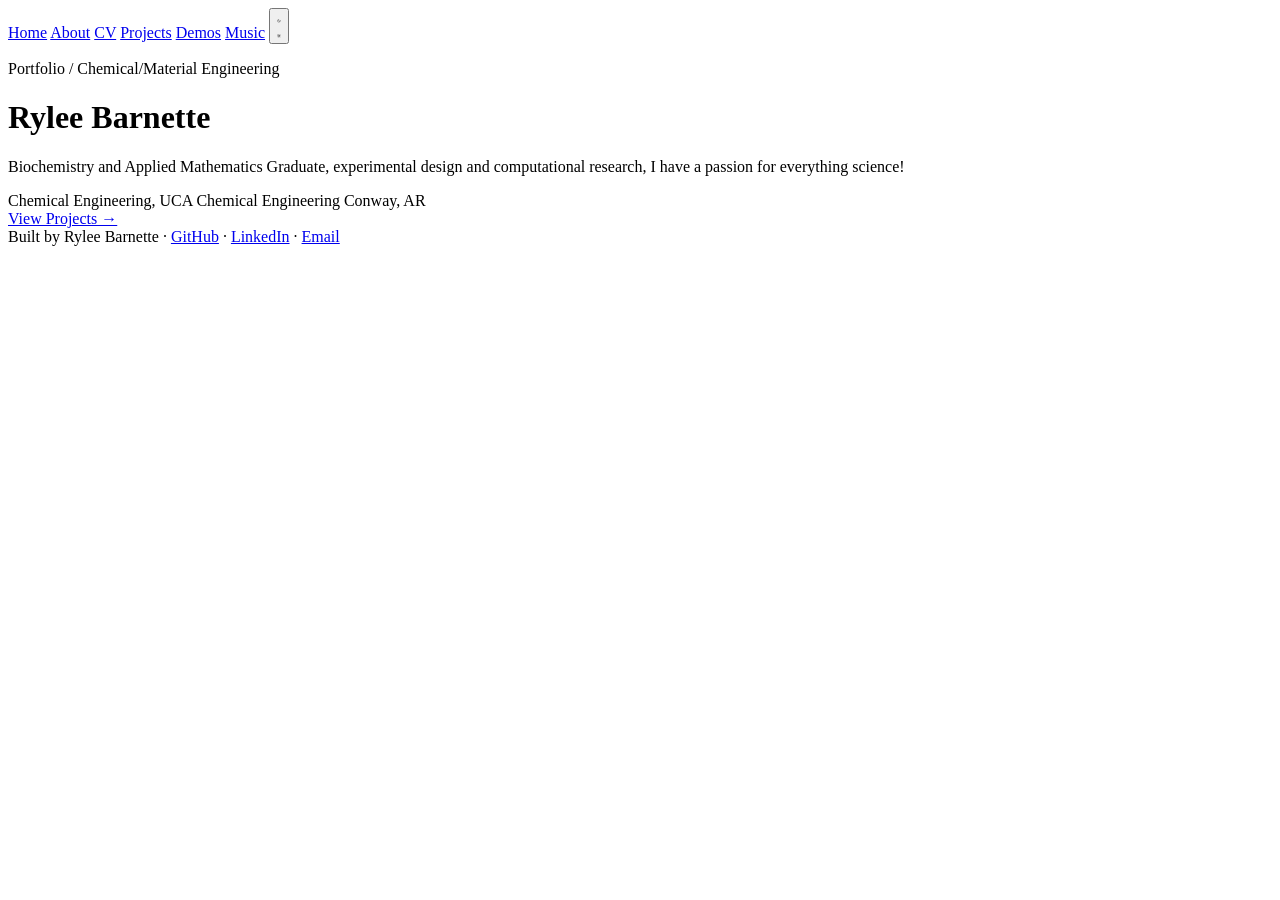
==== index.html @ c852083f "index.html" ====
<!DOCTYPE html>
<html lang="en">
<head>
  <meta charset="UTF-8">
  <meta name="viewport" content="width=device-width, initial-scale=1.0">
  <title>Rylee Barnette —  Chemical/Materials Engineer</title>
<meta property="og:type" content="website">
  <meta property="og:title" content="Rylee Barnette —  Chemical/Materials Engineer">
  <meta property="og:description" content="Biochemistry and Applied Mathematics Graduate, Materials Engineering, Computational and Experimental Chemistry Research.">
  <meta property="og:image" content="https://ryleeannebarnette.github.io/labphoto.HEIC">
  <meta property="og:url" content="https://ryleeannebarnette.github.io/">
  <meta name="twitter:card" content="summary_large_image">
  <script>
    (function(){try{var s=localStorage.getItem('theme');var d=window.matchMedia&&matchMedia('(prefers-color-scheme:dark)').matches;document.documentElement.setAttribute('data-theme',s||(d?'dark':'light'));}catch(e){}})();
    function toggleTheme(){var el=document.documentElement;var n=el.getAttribute('data-theme')==='dark'?'light':'dark';el.setAttribute('data-theme',n);try{localStorage.setItem('theme',n);}catch(e){}}
  </script>
  <link rel="preconnect" href="https://fonts.googleapis.com">
  <link rel="preconnect" href="https://fonts.gstatic.com" crossorigin>
  <link href="https://fonts.googleapis.com/css2?family=DM+Sans:ital,opsz,wght@0,9..40,100..1000;1,9..40,100..1000&family=Fraunces:ital,opsz,wght@0,9..144,100..900;1,9..144,100..900&family=JetBrains+Mono:ital,wght@0,100..800;1,100..800&display=swap" rel="stylesheet">
  <link rel="stylesheet" href="style.css">
</head>
<body>
  <nav>
    <a href="index.html" class="active">Home</a>
    <a href="about.html">About</a>
    <a href="cv.html">CV</a>
    <a href="projects.html">Projects</a>
    <a href="demos.html">Demos</a>
    <a href="music.html">Music</a>
    <button class="theme-toggle" onclick="toggleTheme()" aria-label="Toggle dark mode" title="Toggle dark mode">
      <svg class="icon-moon" viewBox="0 0 24 24" fill="none" stroke="currentColor" stroke-width="2" stroke-linecap="round" stroke-linejoin="round"><path d="M21 12.79A9 9 0 1 1 11.21 3 7 7 0 0 0 21 12.79z"/></svg>
      <svg class="icon-sun" viewBox="0 0 24 24" fill="none" stroke="currentColor" stroke-width="2" stroke-linecap="round" stroke-linejoin="round"><circle cx="12" cy="12" r="4"/><path d="M12 2v2M12 20v2M4.93 4.93l1.41 1.41M17.66 17.66l1.41 1.41M2 12h2M20 12h2M6.34 17.66l-1.41 1.41M19.07 4.93l-1.41 1.41"/></svg>
    </button>
  </nav>

  <header class="hero">
    <div class="hero-inner">
      <p class="eyebrow">Portfolio / Chemical/Material Engineering</p>
      <h1>Rylee Barnette</h1>
      <p class="lede">Biochemistry and Applied Mathematics Graduate, experimental design and computational research, I have a passion for everything science!</p>
      <div class="spec-row">
        <span> Chemical Engineering, UCA</span>
        <span>Chemical Engineering</span>
        <span>Conway, AR</span>
      </div>
      <a href="projects.html" class="btn">View Projects →</a>
    </div>
  </header>

  <footer>
    Built by Rylee Barnette · <a href="https://github.com/ryleeannebarnette" target="_blank" rel="noopener">GitHub</a>
                           · <a href="https://www.linkedin.com/in/rylee-barnette-5aaa1438b/" target="_blank" rel="noopener">LinkedIn</a>
                           · <a href="mailto:ryleeannebarnette@gmail.com">Email</a>
  </footer>
</body>
</html>
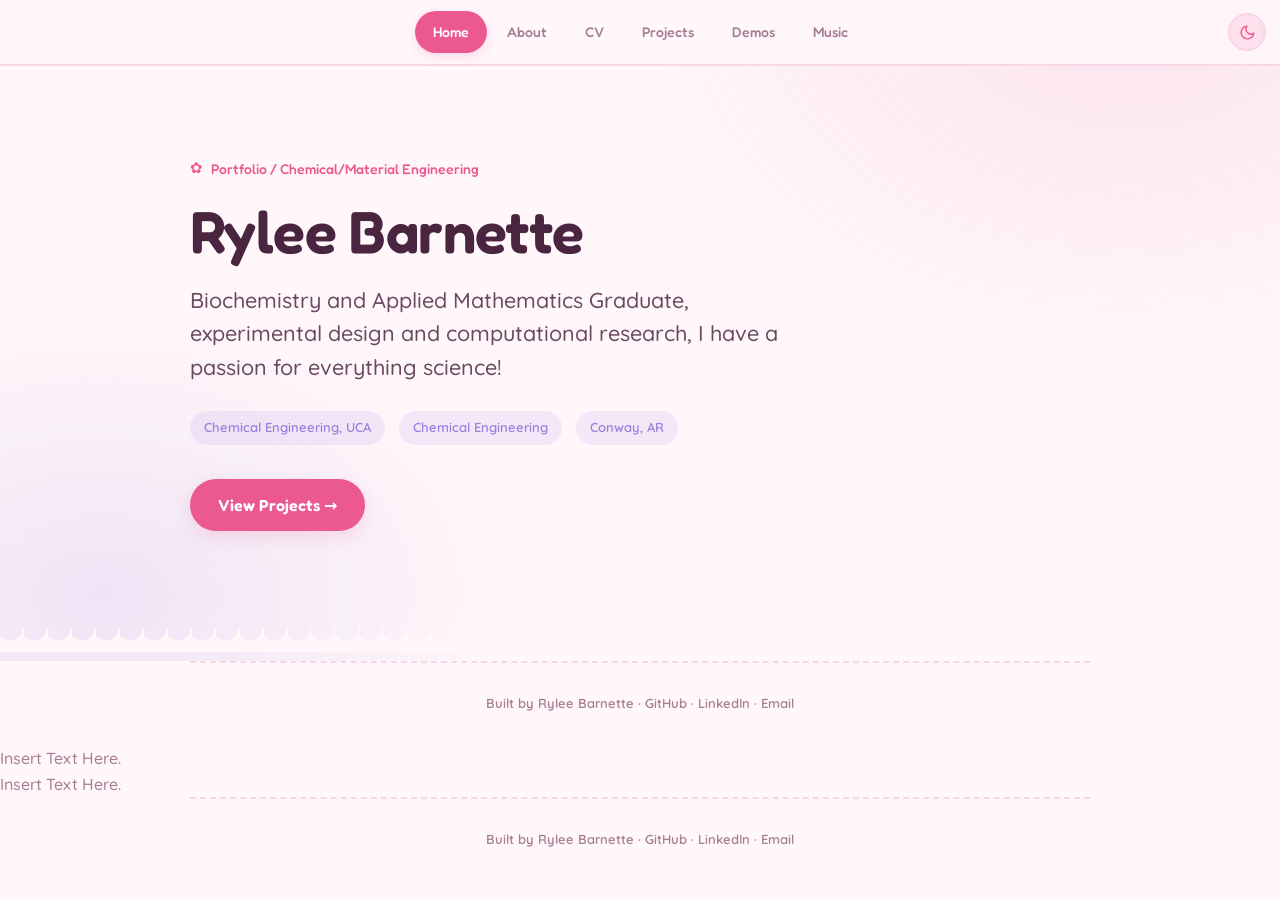
==== commit 764bebbd: "index.html" ====
--- a/index.html
+++ b/index.html
@@ -16,7 +16,7 @@
   </script>
   <link rel="preconnect" href="https://fonts.googleapis.com">
   <link rel="preconnect" href="https://fonts.gstatic.com" crossorigin>
-  <link href="https://fonts.googleapis.com/css2?family=DM+Sans:ital,opsz,wght@0,9..40,100..1000;1,9..40,100..1000&family=Fraunces:ital,opsz,wght@0,9..144,100..900;1,9..144,100..900&family=JetBrains+Mono:ital,wght@0,100..800;1,100..800&display=swap" rel="stylesheet">
+  <link href="https://fonts.googleapis.com/css2?family=Fredoka:wght@400..700&family=Quicksand:wght@400..700&display=swap" rel="stylesheet">
   <link rel="stylesheet" href="style.css">
 </head>
 <body>
@@ -32,7 +32,6 @@
       <svg class="icon-sun" viewBox="0 0 24 24" fill="none" stroke="currentColor" stroke-width="2" stroke-linecap="round" stroke-linejoin="round"><circle cx="12" cy="12" r="4"/><path d="M12 2v2M12 20v2M4.93 4.93l1.41 1.41M17.66 17.66l1.41 1.41M2 12h2M20 12h2M6.34 17.66l-1.41 1.41M19.07 4.93l-1.41 1.41"/></svg>
     </button>
   </nav>
-
   <header class="hero">
     <div class="hero-inner">
       <p class="eyebrow">Portfolio / Chemical/Material Engineering</p>
@@ -46,7 +45,6 @@
       <a href="projects.html" class="btn">View Projects →</a>
     </div>
   </header>
-
   <footer>
     Built by Rylee Barnette · <a href="https://github.com/ryleeannebarnette" target="_blank" rel="noopener">GitHub</a>
                            · <a href="https://www.linkedin.com/in/rylee-barnette-5aaa1438b/" target="_blank" rel="noopener">LinkedIn</a>
@@ -54,3 +52,17 @@
   </footer>
 </body>
 </html>
+        <p>Insert Text Here.</p>
+
+        <p>Insert Text Here.</p>
+      </div>
+    </div>
+  </main>
+
+  <footer>
+    Built by Rylee Barnette · <a href="https://github.com/ryleeannebarbette" target="_blank" rel="noopener">GitHub</a>
+                           · <a href="https://www.linkedin.com/in/rylee-barnette-5aaa1438b/" target="_blank" rel="noopener">LinkedIn</a>
+                           · <a href="mailto:ryleeannebarnette@gmail.com">Email</a>
+  </footer>
+</body>
+</html>
--- a/style.css
+++ b/style.css
@@ -0,0 +1,288 @@
+/* ============================================================
+   Rylee Barnette — Portfolio
+   Theme: Sweet Bloom. Fredoka / Quicksand.
+   Blush pink + lavender, organic shapes. Light/dark via [data-theme] toggle.
+   ============================================================ */
+
+:root {
+  --font-disp: "Fredoka", "Baloo 2", system-ui, sans-serif;
+  --font-body: "Quicksand", "Segoe UI", system-ui, sans-serif;
+
+  --nav-h: 66px;
+  --wrap: 900px;
+
+  /* Light theme (blush) */
+  --bg:          #FFF7FA;
+  --bg-elev:     #FFFFFF;
+  --text:        #4A2540;
+  --muted:       #A67C94;
+  --line:        #F6D6E8;
+  --accent:      #EC5990;
+  --accent-hov:  #D63F79;
+  --accent-2:    #9B7EDE;
+  --accent-soft: rgba(236, 89, 144, 0.13);
+  --accent-ring: rgba(236, 89, 144, 0.32);
+  --shadow:      rgba(236, 89, 144, 0.18);
+  --nav-bg:      rgba(255, 247, 250, 0.85);
+}
+
+:root[data-theme="dark"] {
+  --bg:          #241522;
+  --bg-elev:     #2E1A2C;
+  --text:        #F9E9F1;
+  --muted:       #C79AB5;
+  --line:        #422B3E;
+  --accent:      #FF7FAE;
+  --accent-hov:  #FFA0C4;
+  --accent-2:    #B79CF0;
+  --accent-soft: rgba(255, 127, 174, 0.16);
+  --accent-ring: rgba(255, 127, 174, 0.36);
+  --shadow:      rgba(0, 0, 0, 0.5);
+  --nav-bg:      rgba(36, 21, 34, 0.85);
+}
+
+* { box-sizing: border-box; margin: 0; padding: 0; }
+
+html { scroll-behavior: smooth; }
+
+body {
+  font-family: var(--font-body);
+  font-weight: 500;
+  background: var(--bg);
+  color: var(--text);
+  line-height: 1.65;
+  -webkit-font-smoothing: antialiased;
+  transition: background-color .3s ease, color .3s ease;
+}
+
+a { color: var(--accent); text-decoration: none; }
+a:hover { color: var(--accent-hov); }
+
+/* ---------- Navigation ---------- */
+nav {
+  position: fixed; top: 0; left: 0; width: 100%;
+  height: var(--nav-h);
+  display: flex; align-items: center; justify-content: center;
+  gap: 2px;
+  background: var(--nav-bg);
+  backdrop-filter: blur(10px);
+  -webkit-backdrop-filter: blur(10px);
+  border-bottom: 2px solid var(--line);
+  z-index: 1000;
+}
+nav a {
+  position: relative;
+  font-family: var(--font-disp);
+  font-weight: 500;
+  font-size: 14px;
+  color: var(--muted);
+  padding: 9px 18px; border-radius: 999px;
+  transition: color .2s, background .2s, transform .15s;
+}
+nav a:hover { color: var(--text); background: var(--accent-soft); transform: translateY(-1px); }
+nav a.active { color: #fff; background: var(--accent); box-shadow: 0 4px 12px var(--shadow); }
+
+/* Dark-mode toggle button */
+.theme-toggle {
+  position: absolute; right: 14px; top: 50%; transform: translateY(-50%);
+  width: 38px; height: 38px;
+  display: inline-flex; align-items: center; justify-content: center;
+  background: var(--accent-soft); color: var(--accent);
+  border: 2px solid var(--line); border-radius: 50%;
+  cursor: pointer; transition: color .2s, border-color .2s, background .2s, transform .2s;
+}
+.theme-toggle:hover { color: #fff; border-color: var(--accent); background: var(--accent); transform: translateY(-50%) rotate(12deg); }
+.theme-toggle svg { width: 17px; height: 17px; }
+.theme-toggle .icon-sun { display: none; }
+:root[data-theme="dark"] .theme-toggle .icon-sun  { display: block; }
+:root[data-theme="dark"] .theme-toggle .icon-moon { display: none; }
+
+/* ---------- Layout & headings ---------- */
+main {
+  max-width: var(--wrap); margin: 0 auto;
+  padding: calc(var(--nav-h) + 56px) 24px 100px;
+}
+
+h1, h2, h3 {
+  font-family: var(--font-disp);
+  font-weight: 600; line-height: 1.15; letter-spacing: -0.01em;
+}
+h1 { font-size: clamp(2.5rem, 6.5vw, 3.7rem); }
+h2 { font-size: clamp(1.6rem, 4vw, 2.2rem); margin-bottom: .35em; }
+h3 { font-size: 1.3rem; margin-bottom: .4em; }
+p  { color: var(--muted); }
+
+.eyebrow {
+  font-family: var(--font-disp);
+  font-size: 14px; color: var(--accent); font-weight: 500;
+  display: flex; align-items: center; gap: 8px;
+  margin-bottom: 16px;
+}
+.eyebrow::before { content: "✿"; font-size: 15px; }
+
+/* ---------- Hero (Home) ---------- */
+.hero {
+  position: relative; overflow: hidden;
+  padding: calc(var(--nav-h) + 90px) 24px 130px;
+  background:
+    radial-gradient(55% 75% at 88% 0%, var(--accent-soft), transparent 70%),
+    radial-gradient(45% 60% at 8% 90%, color-mix(in srgb, var(--accent-2) 16%, transparent), transparent 70%),
+    var(--bg);
+}
+.hero::after {
+  content: "";
+  position: absolute; left: 0; right: 0; bottom: -1px; height: 34px;
+  background-image: radial-gradient(circle at 10px 0, transparent 12px, var(--bg) 13px);
+  background-size: 24px 24px;
+  background-repeat: repeat-x;
+}
+.hero-inner { max-width: var(--wrap); margin: 0 auto; animation: rise .6s ease both; }
+.hero h1 { margin-bottom: 18px; }
+.lede {
+  font-size: clamp(1.1rem, 2.4vw, 1.35rem);
+  max-width: 48ch; color: var(--text); opacity: .82; line-height: 1.55;
+}
+.spec-row {
+  display: flex; flex-wrap: wrap; gap: 10px 14px;
+  margin-top: 28px;
+}
+.spec-row span {
+  font-family: var(--font-body); font-weight: 600; font-size: 13px;
+  color: var(--accent-2);
+  background: color-mix(in srgb, var(--accent-2) 12%, transparent);
+  padding: 6px 14px; border-radius: 999px;
+}
+
+.btn {
+  display: inline-flex; align-items: center; gap: 8px;
+  font-family: var(--font-disp); font-weight: 600; font-size: 1rem;
+  color: #fff; background: var(--accent);
+  padding: 13px 28px; border-radius: 999px; margin-top: 34px;
+  transition: background .2s, transform .18s, box-shadow .2s;
+  box-shadow: 0 6px 18px var(--shadow);
+}
+.btn:hover { background: var(--accent-hov); color: #fff; transform: translateY(-3px) scale(1.03); box-shadow: 0 10px 26px var(--shadow); }
+.btn:active { transform: translateY(0) scale(1); }
+
+/* ---------- About ---------- */
+.about-grid { display: grid; grid-template-columns: 260px 1fr; gap: 44px; align-items: start; }
+.about-grid p + p { margin-top: 1em; }
+.profile-img {
+  width: 260px; height: 260px; object-fit: cover;
+  border-radius: 42% 58% 63% 37% / 41% 41% 59% 59%;
+  border: 4px solid var(--bg-elev);
+  box-shadow: 0 14px 34px var(--shadow), 0 0 0 3px var(--accent-ring);
+}
+
+/* ---------- CV ---------- */
+.section { padding: 36px 0; border-top: 2px dashed var(--line); }
+.section:first-of-type { border-top: none; padding-top: 8px; }
+.cv-entry { margin-bottom: 30px; }
+.cv-entry:last-child { margin-bottom: 0; }
+.cv-entry .meta {
+  font-family: var(--font-body); font-weight: 700; font-size: 12.5px;
+  color: var(--accent-2);
+}
+.cv-entry .role { font-family: var(--font-disp); font-weight: 600; font-size: 1.18rem; margin: 4px 0 10px; }
+.cv-entry ul { list-style: none; margin-top: 8px; }
+.cv-entry li { position: relative; padding-left: 22px; margin-bottom: 7px; color: var(--muted); }
+.cv-entry li::before { content: "♥"; position: absolute; left: 0; top: 0; font-size: 12px; color: var(--accent); }
+
+.honors { display: flex; flex-wrap: wrap; gap: 9px; margin-top: 12px; }
+.honors span {
+  font-family: var(--font-body); font-weight: 700; font-size: 12.5px;
+  color: var(--accent-hov);
+  background: var(--accent-soft);
+  border: 1px solid var(--accent-ring);
+  padding: 7px 15px 7px 12px; border-radius: 999px; white-space: nowrap;
+}
+.honors span::before { content: "✦ "; color: var(--accent); }
+
+main > p > a { font-family: var(--font-body); font-weight: 700; font-size: 0.95rem; }
+
+/* ---------- Projects ---------- */
+.project-grid { display: grid; grid-template-columns: repeat(2, 1fr); gap: 26px; margin-top: 10px; }
+.project-card {
+  display: flex; flex-direction: column;
+  background: var(--bg-elev);
+  border: 2px solid var(--line); border-radius: 26px; overflow: hidden;
+  transition: border-color .2s, transform .18s, box-shadow .2s;
+}
+.project-card:hover {
+  border-color: var(--accent-ring);
+  transform: translateY(-6px) rotate(-0.4deg);
+  box-shadow: 0 18px 38px var(--shadow);
+}
+.project-img {
+  width: 100%; aspect-ratio: 16 / 10; object-fit: cover;
+  background: var(--accent-soft); border-bottom: 2px solid var(--line);
+}
+.project-body { display: flex; flex-direction: column; flex: 1; padding: 22px 22px 24px; }
+.project-body .tag {
+  font-family: var(--font-body); font-weight: 700; font-size: 12px;
+  color: var(--accent); margin-bottom: 8px;
+}
+.project-body h3 { margin-bottom: 10px; }
+.project-body p { font-size: 0.95rem; flex: 1; }
+.project-links { display: flex; gap: 18px; margin-top: 16px; }
+.project-links a {
+  font-family: var(--font-body); font-weight: 700; font-size: 0.88rem;
+  border-bottom: 2px solid transparent; padding-bottom: 1px;
+  transition: border-color .2s;
+}
+.project-links a:hover { border-color: var(--accent); }
+
+/* ---------- Footer ---------- */
+footer {
+  max-width: var(--wrap); margin: 0 auto;
+  border-top: 2px dashed var(--line);
+  padding: 30px 24px; text-align: center;
+  font-family: var(--font-body); font-weight: 600; font-size: 13px; color: var(--muted);
+}
+footer a { color: var(--muted); }
+footer a:hover { color: var(--accent); }
+
+/* ---------- Responsive ---------- */
+@media (max-width: 680px) {
+  nav { justify-content: flex-start; gap: 4px; padding: 0 50px 0 10px; overflow-x: auto; scrollbar-width: none; }
+  nav::-webkit-scrollbar { display: none; }
+  nav a { padding: 8px 13px; font-size: 13px; white-space: nowrap; flex: 0 0 auto; }
+  .theme-toggle { position: fixed; top: 15px; right: 10px; transform: none; width: 34px; height: 34px; z-index: 1001; }
+  .about-grid { grid-template-columns: 1fr; gap: 26px; }
+  .profile-img { width: 190px; height: 190px; }
+  .project-grid { grid-template-columns: 1fr; }
+}
+
+@keyframes rise { from { opacity: 0; transform: translateY(16px); } to { opacity: 1; transform: none; } }
+
+@media (prefers-reduced-motion: reduce) {
+  *, *::before, *::after { animation: none !important; transition: none !important; scroll-behavior: auto; }
+}
+
+/* ---------- Video (click-to-play with custom thumbnail) ---------- */
+.yt-facade { position: relative; width: 100%; aspect-ratio: 16 / 9; overflow: hidden; cursor: pointer; background: #000; border-radius: 18px; }
+.yt-facade img { position: absolute; inset: 0; width: 100%; height: 100%; object-fit: cover; display: block; }
+.yt-facade iframe { position: absolute; inset: 0; width: 100%; height: 100%; border: 0; }
+.yt-facade .yt-play {
+  position: absolute; left: 50%; top: 50%; transform: translate(-50%, -50%);
+  width: 70px; height: 52px; border: 0; border-radius: 20px;
+  background: rgba(236, 89, 144, 0.85);
+  display: flex; align-items: center; justify-content: center; cursor: pointer;
+  transition: background .2s, transform .2s;
+}
+.yt-facade:hover .yt-play { background: var(--accent-hov); transform: translate(-50%, -50%) scale(1.08); }
+.yt-facade .yt-play svg { width: 26px; height: 26px; fill: #fff; }
+.card-facade { border-bottom: 2px solid var(--line); }   /* top of a project card */
+.demos-facade { border-radius: 20px; border: 2px solid var(--line); box-shadow: 0 14px 34px var(--shadow); }
+
+/* ---------- Demos page ---------- */
+.demos-intro { color: var(--muted); margin: -4px 0 8px; max-width: 60ch; }
+.demo { padding: 36px 0; border-top: 2px dashed var(--line); scroll-margin-top: calc(var(--nav-h) + 20px); }
+.demo:first-of-type { border-top: none; padding-top: 10px; }
+.demo .tag { font-family: var(--font-body); font-weight: 700; font-size: 12px; color: var(--accent); margin-bottom: 6px; }
+.demo h3 { margin-bottom: 16px; }
+.demo p { margin-top: 16px; }
+.demo-back { margin-top: 12px; }
+.demo-back a { font-family: var(--font-body); font-weight: 700; font-size: 0.88rem; }
+.demo-multi { display: grid; gap: 20px; }
+.demo-cap { font-family: var(--font-body); font-weight: 700; font-size: 12px; color: var(--muted); margin: 8px 0 -4px; }
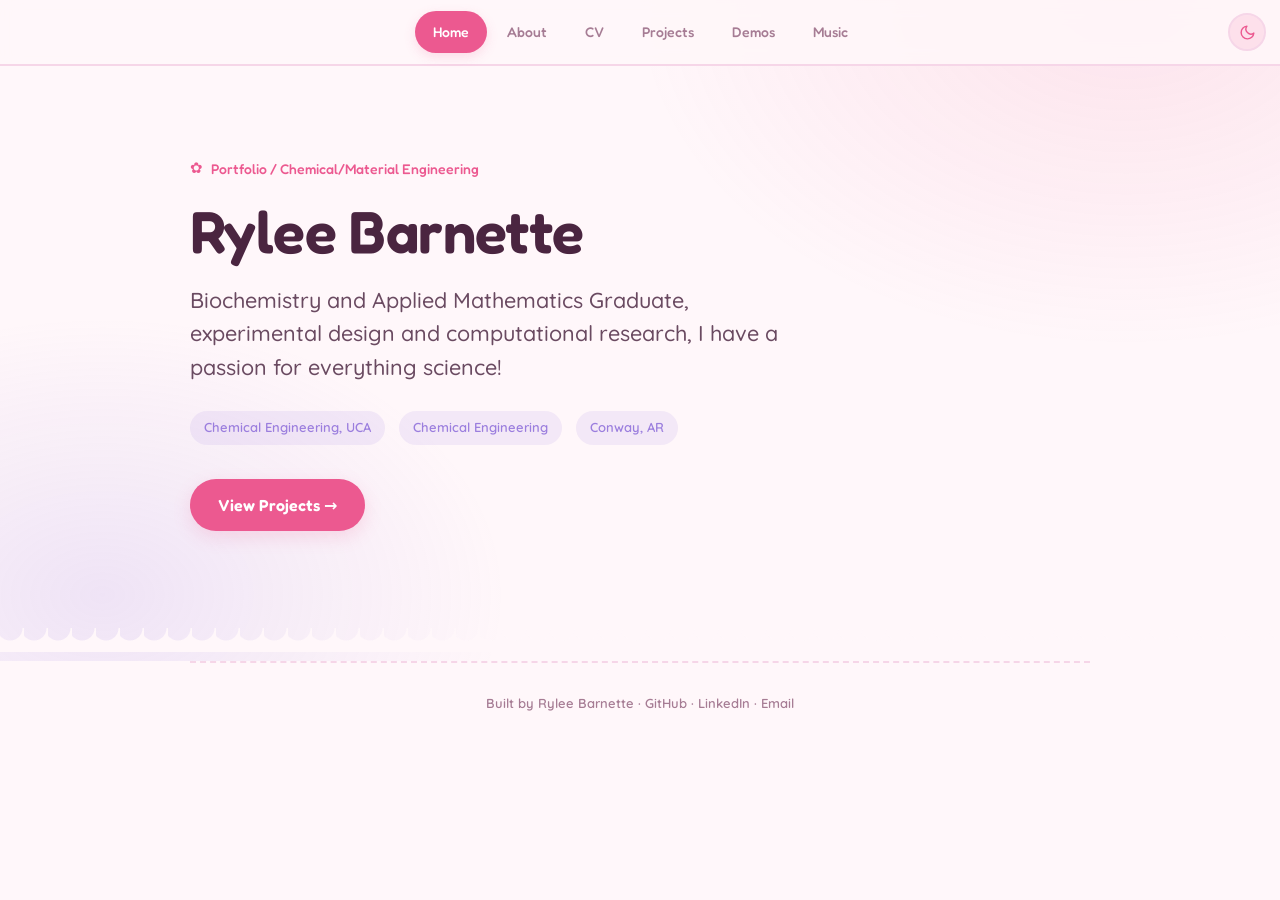
==== commit da7bd3f6: "index.html" ====
--- a/index.html
+++ b/index.html
@@ -52,17 +52,4 @@
   </footer>
 </body>
 </html>
-        <p>Insert Text Here.</p>
-
-        <p>Insert Text Here.</p>
-      </div>
-    </div>
-  </main>
-
-  <footer>
-    Built by Rylee Barnette · <a href="https://github.com/ryleeannebarbette" target="_blank" rel="noopener">GitHub</a>
-                           · <a href="https://www.linkedin.com/in/rylee-barnette-5aaa1438b/" target="_blank" rel="noopener">LinkedIn</a>
-                           · <a href="mailto:ryleeannebarnette@gmail.com">Email</a>
-  </footer>
-</body>
-</html>
+        
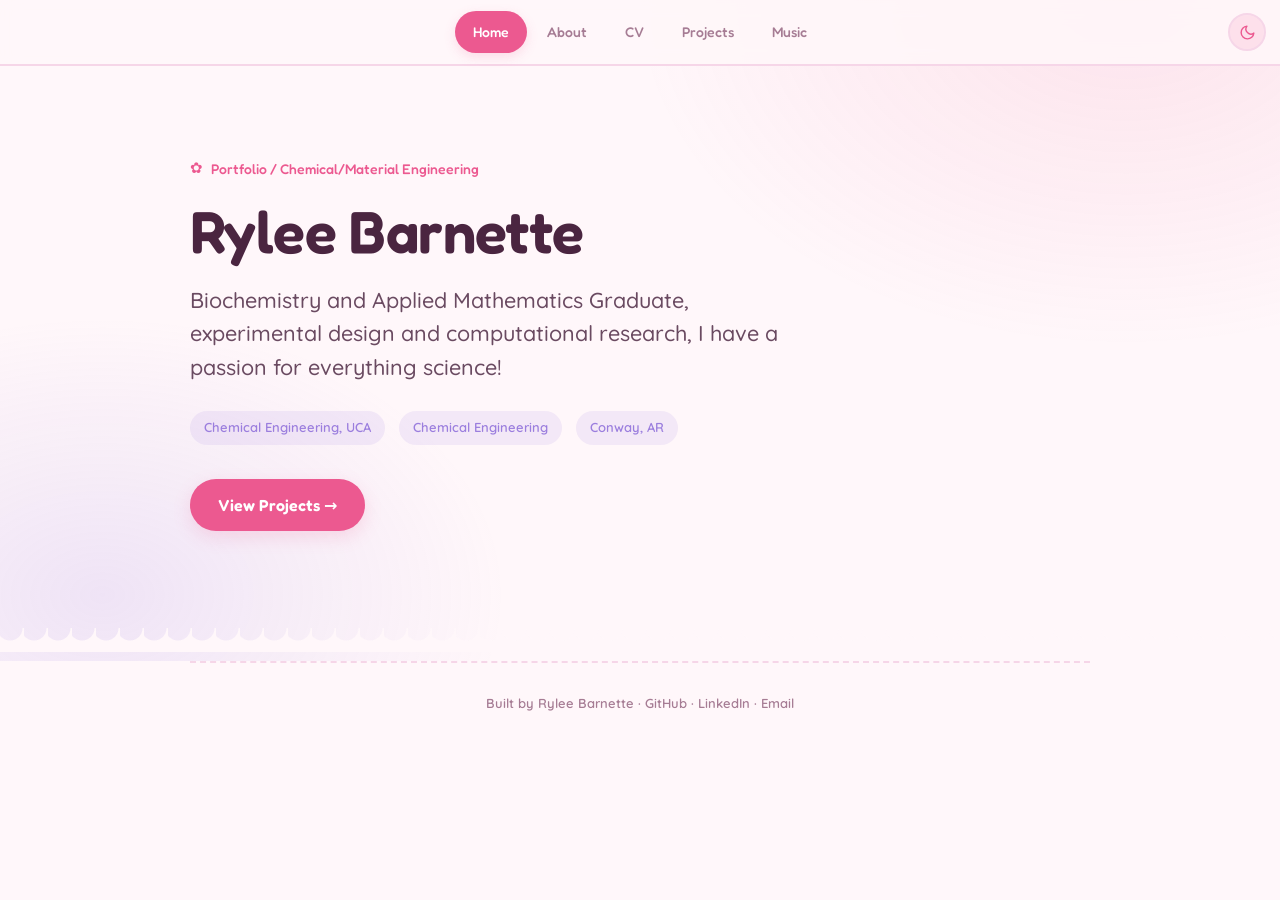
==== commit 95b59902: "Remove 'Demos' link from index.html Removed the 'Demos' link from the navigation menu." ====
--- a/index.html
+++ b/index.html
@@ -7,7 +7,7 @@
 <meta property="og:type" content="website">
   <meta property="og:title" content="Rylee Barnette —  Chemical/Materials Engineer">
   <meta property="og:description" content="Biochemistry and Applied Mathematics Graduate, Materials Engineering, Computational and Experimental Chemistry Research.">
-  <meta property="og:image" content="https://ryleeannebarnette.github.io/labphoto.HEIC">
+  <meta property="og:image" content="https://ryleeannebarnette.github.io/labphoto.jpg">
   <meta property="og:url" content="https://ryleeannebarnette.github.io/">
   <meta name="twitter:card" content="summary_large_image">
   <script>
@@ -23,9 +23,8 @@
   <nav>
     <a href="index.html" class="active">Home</a>
     <a href="about.html">About</a>
-    <a href="cv.html">CV</a>
+    <a href="currvita.html">CV</a>
     <a href="projects.html">Projects</a>
-    <a href="demos.html">Demos</a>
     <a href="music.html">Music</a>
     <button class="theme-toggle" onclick="toggleTheme()" aria-label="Toggle dark mode" title="Toggle dark mode">
       <svg class="icon-moon" viewBox="0 0 24 24" fill="none" stroke="currentColor" stroke-width="2" stroke-linecap="round" stroke-linejoin="round"><path d="M21 12.79A9 9 0 1 1 11.21 3 7 7 0 0 0 21 12.79z"/></svg>
@@ -52,4 +51,3 @@
   </footer>
 </body>
 </html>
-        
--- a/style.css
+++ b/style.css
@@ -168,8 +168,8 @@
 .about-grid { display: grid; grid-template-columns: 260px 1fr; gap: 44px; align-items: start; }
 .about-grid p + p { margin-top: 1em; }
 .profile-img {
-  width: 260px; height: 260px; object-fit: cover;
-  border-radius: 42% 58% 63% 37% / 41% 41% 59% 59%;
+  width: 260px; aspect-ratio: 4 / 5; object-fit: cover;
+  border-radius: 24px;
   border: 4px solid var(--bg-elev);
   box-shadow: 0 14px 34px var(--shadow), 0 0 0 3px var(--accent-ring);
 }
@@ -249,7 +249,7 @@
   nav a { padding: 8px 13px; font-size: 13px; white-space: nowrap; flex: 0 0 auto; }
   .theme-toggle { position: fixed; top: 15px; right: 10px; transform: none; width: 34px; height: 34px; z-index: 1001; }
   .about-grid { grid-template-columns: 1fr; gap: 26px; }
-  .profile-img { width: 190px; height: 190px; }
+  .profile-img { width: 190px; }
   .project-grid { grid-template-columns: 1fr; }
 }
 
